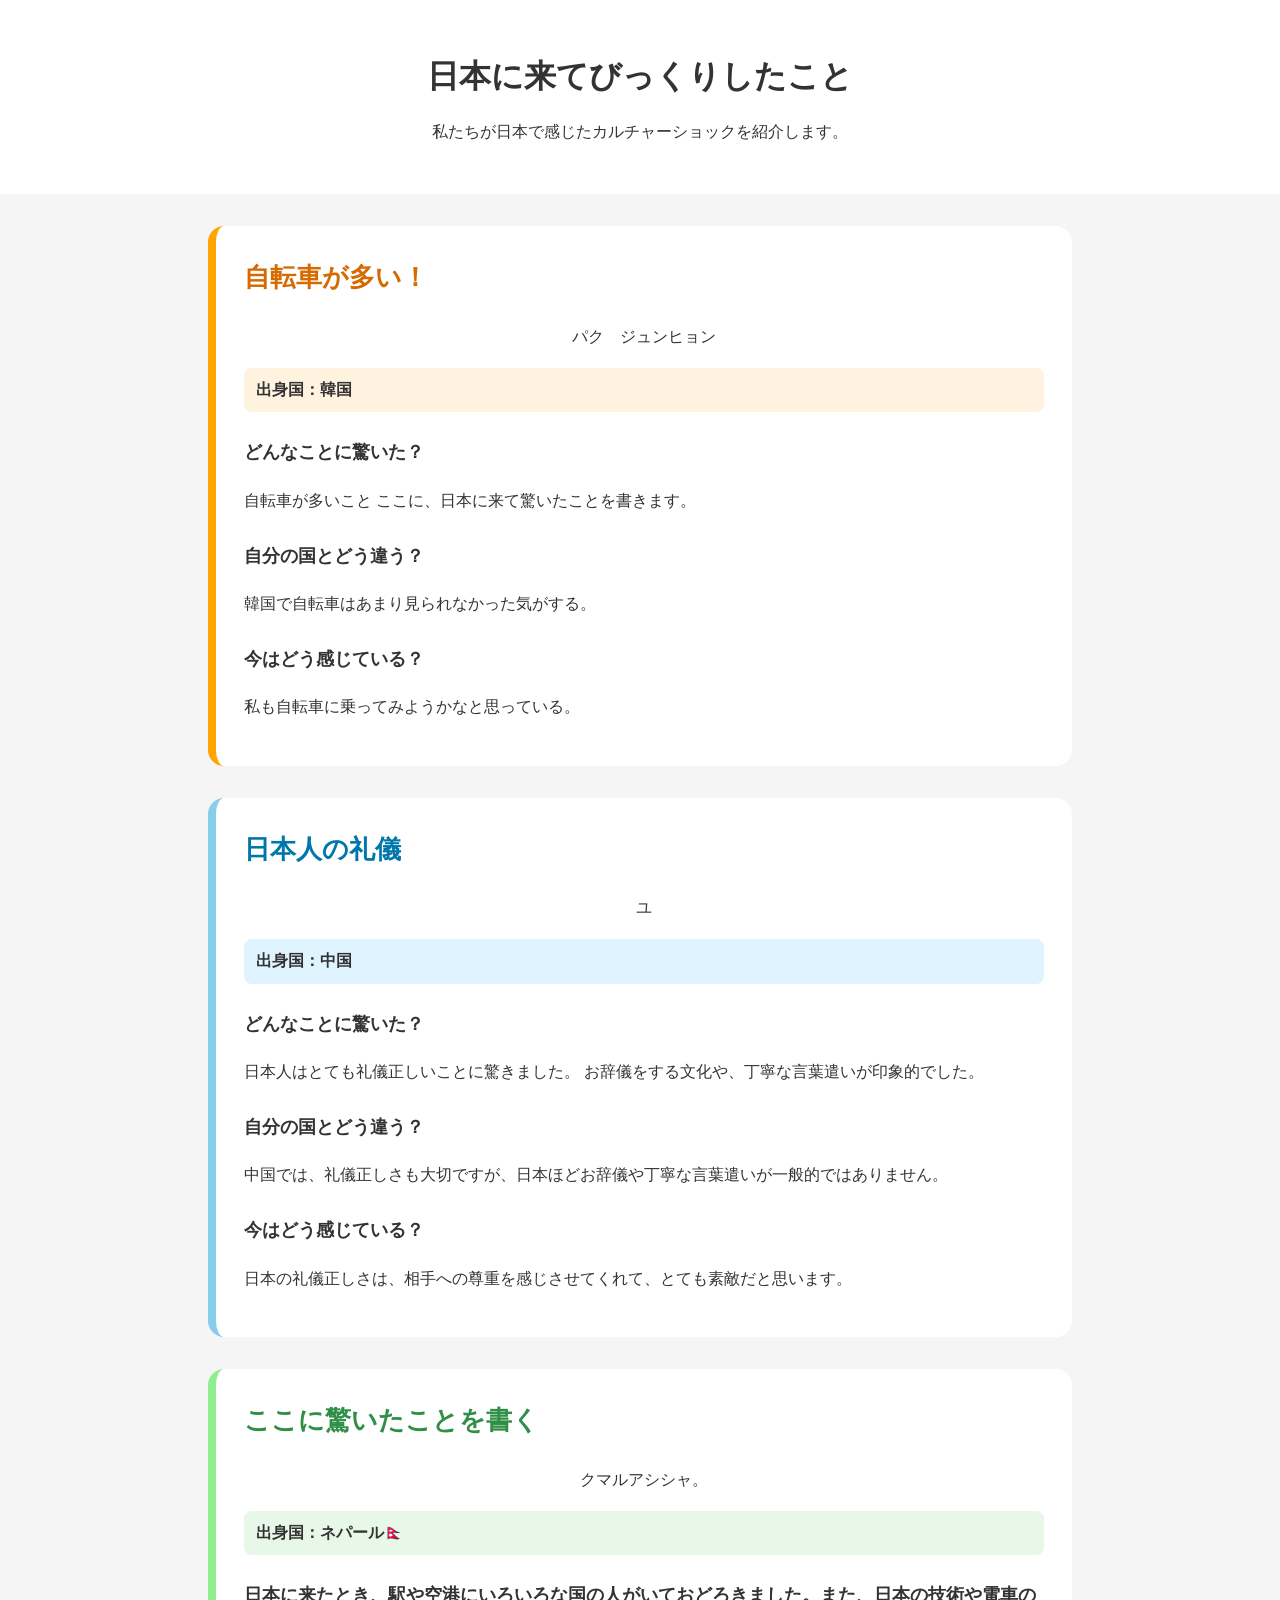
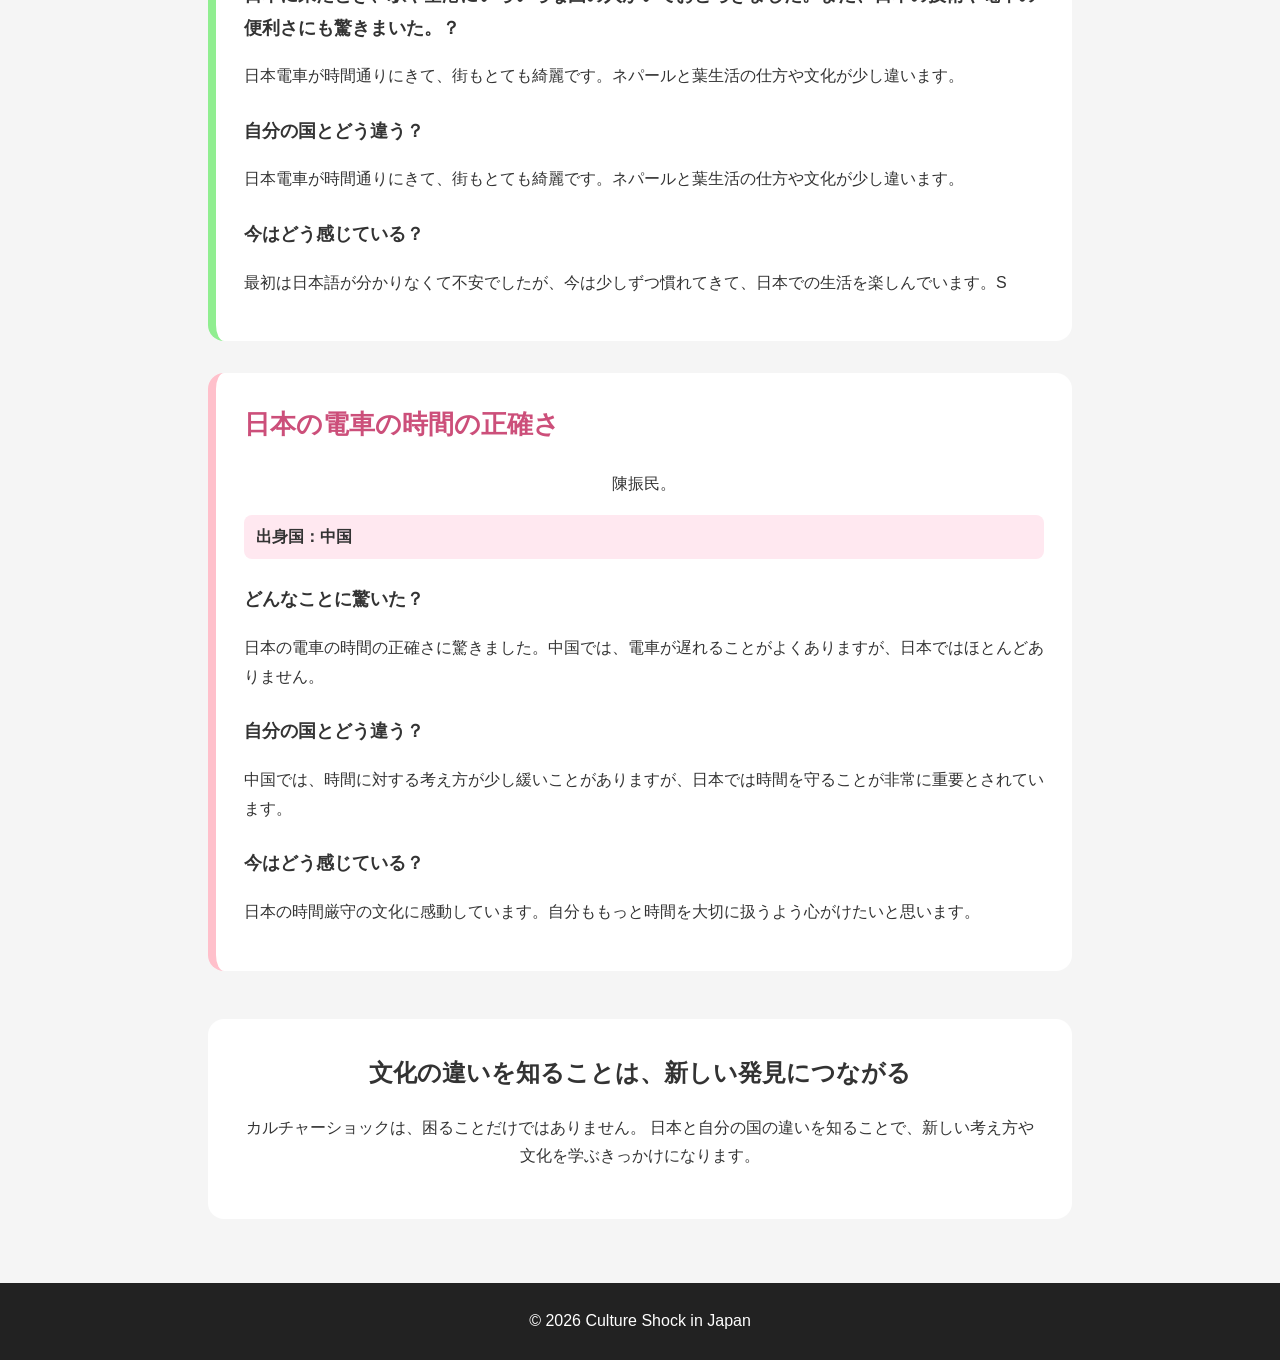
==== culture_shock/index.html @ 778f959e "Merge pull request #15 from aashisha2061/aashisha Aashisha" ====
<!DOCTYPE html>
<html lang="ja">

<head>
  <meta charset="UTF-8">
  <meta name="viewport" content="width=device-width, initial-scale=1.0">
 
  <title>日本に来てびっくりしたこと</title>

  <!-- 共通CSS -->
  <link rel="stylesheet" href="css/common.css">

  <!-- 各メンバー用CSS -->
  <link rel="stylesheet" href="css/st-a.css">
  <link rel="stylesheet" href="css/st-b.css">
  <link rel="stylesheet" href="css/st-c.css">
  <link rel="stylesheet" href="css/st-d.css">
</head>

<body> 
  <header class="site-header">
    <h1>日本に来てびっくりしたこと</h1>
    <p>私たちが日本で感じたカルチャーショックを紹介します。</p>
  </header>
   
  <main> 
    <!-- st-a 担当ここから -->
    <section id="st-a" class="shock-card">
      <h2>自転車が多い！</h2>
      <p class="name">パク　ジュンヒョン</p>
      <p class="country">出身国：韓国</p>

      <div class="shock-content">
        <h3>どんなことに驚いた？</h3>
        <p>自転車が多いこと
          ここに、日本に来て驚いたことを書きます。
        </p>

        <h3>自分の国とどう違う？</h3>
        <p>
          韓国で自転車はあまり見られなかった気がする。
        </p>

        <h3>今はどう感じている？</h3>
        <p>
          私も自転車に乗ってみようかなと思っている。
        </p>
      </div>
    </section>
    <!-- st-a 担当ここまで -->

    <!-- st-b 担当ここから -->
    <section id="st-b" class="shock-card">
      <h2>日本人の礼儀</h2>
      <p class="name">ユ</p>
      <p class="country">出身国：中国</p>

      <div class="shock-content">
        <h3>どんなことに驚いた？</h3>
        <p>
          日本人はとても礼儀正しいことに驚きました。
          お辞儀をする文化や、丁寧な言葉遣いが印象的でした。
        </p>
        <h3>自分の国とどう違う？</h3>
        <p>
          中国では、礼儀正しさも大切ですが、日本ほどお辞儀や丁寧な言葉遣いが一般的ではありません。
        </p>

        <h3>今はどう感じている？</h3>
        <p>
          日本の礼儀正しさは、相手への尊重を感じさせてくれて、とても素敵だと思います。
        </p>
      </div>
    </section>
    <!-- st-b 担当ここまで -->
  
    <!-- st-c 担当ここから -->
    <section id="st-c" class="shock-card">
      <h2>ここに驚いたことを書く</h2>
      <p class="name">クマルアシシャ。</p>
      <p class="country">出身国：ネパール🇳🇵</p>

      <div class="shock-content">
        <h3>日本に来たとき、駅や空港にいろいろな国の人がいておどろきました。また、日本の技術や電車の便利さにも驚きまいた。？</h3>
        <p>
          日本電車が時間通りにきて、街もとても綺麗です。ネパールと葉生活の仕方や文化が少し違います。
        </p>

        <h3>自分の国とどう違う？</h3>
        <p>
          日本電車が時間通りにきて、街もとても綺麗です。ネパールと葉生活の仕方や文化が少し違います。
        </p>

        <h3>今はどう感じている？</h3>
        <p>
          最初は日本語が分かりなくて不安でしたが、今は少しずつ慣れてきて、日本での生活を楽しんでいます。S
        </p>
      </div>
    </section>
    <!-- st-c 担当ここまで -->

    <!-- st-d 担当ここから -->
    <section id="st-d" class="shock-card">
      <h2>日本の電車の時間の正確さ</h2>
      <p class="name">陳振民。</p>
      <p class="country">出身国：中国</p>

      <div class="shock-content">
        <h3>どんなことに驚いた？</h3>
        <p>
          日本の電車の時間の正確さに驚きました。中国では、電車が遅れることがよくありますが、日本ではほとんどありません。
        </p>

        <h3>自分の国とどう違う？</h3>
        <p>
          中国では、時間に対する考え方が少し緩いことがありますが、日本では時間を守ることが非常に重要とされています。
        </p>

        <h3>今はどう感じている？</h3>
        <p>
          日本の時間厳守の文化に感動しています。自分ももっと時間を大切に扱うよう心がけたいと思います。
        </p>
      </div>
    </section>
    <!-- st-d 担当ここまで -->

    <section class="summary">
      <h2>文化の違いを知ることは、新しい発見につながる</h2>
      <p>
        カルチャーショックは、困ることだけではありません。
        日本と自分の国の違いを知ることで、新しい考え方や文化を学ぶきっかけになります。
      </p>
    </section>
  </main>

  <footer class="site-footer">
    <p>&copy; 2026 Culture Shock in Japan</p>
  </footer>
</body>

</html>
---- culture_shock/css/common.css ----
/* ===== 全体設定 ===== */
body {
  margin: 0;
  font-family: sans-serif;
  line-height: 1.8;
  color: #333;
  background: #f5f5f5;
}

/* ===== ヘッダー ===== */
.site-header {
  padding: 48px 20px;
  text-align: center;
  background: #fff;
}

.site-header h1 {
  margin: 0 0 12px;
  font-size: 32px;
}

.site-header p {
  margin: 0;
  font-size: 16px;
}

/* ===== メイン ===== */
main {
  padding: 32px 20px;
}

.name,
.class {
  text-align: center;
}

/* ===== 共通カード ===== */
.shock-card {
  max-width: 800px;
  margin: 0 auto 32px;
  padding: 28px;
  background: #fff;
  border-radius: 16px;
}

.shock-card h2 {
  margin-top: 0;
  font-size: 26px;
}

.country {
  font-weight: bold;
}

.shock-content h3 {
  margin-top: 24px;
  font-size: 18px;
}

/* ===== まとめ ===== */
.summary {
  max-width: 800px;
  margin: 48px auto 32px;
  padding: 32px;
  text-align: center;
  background: #fff;
  border-radius: 16px;
}

.summary h2 {
  margin-top: 0;
}

/* ===== フッター ===== */
.site-footer {
  padding: 24px 20px;
  text-align: center;
  background: #222;
  color: #fff;
}

.site-footer p {
  margin: 0;
}
---- culture_shock/css/st-a.css ----
/* ===== st-a 担当CSS ===== */
/* st-a の人は、このファイルだけ編集します */

#st-a {
  border-left: 8px solid orange;
}

#st-a h2 {
  color: #d46a00;
}

#st-a .country {
  background: #fff3e0;
  padding: 8px 12px;
  border-radius: 8px;
}
---- culture_shock/css/st-b.css ----
/* ===== st-b 担当CSS ===== */
/* st-b の人は、このファイルだけ編集します */

#st-b {
  border-left: 8px solid skyblue;
}

#st-b h2 {
  color: #0077aa;
}

#st-b .country {
  background: #e0f4ff;
  padding: 8px 12px;
  border-radius: 8px;
}
---- culture_shock/css/st-c.css ----
/* ===== st-c 担当CSS ===== */
/* st-c の人は、このファイルだけ編集します */

#st-c {
  border-left: 8px solid lightgreen;
}

#st-c h2 {
  color: #2f8f46;
}

#st-c .country {
  background: #e8f8e8;
  padding: 8px 12px;
  border-radius: 8px;
}
---- culture_shock/css/st-d.css ----
/* ===== st-d 担当CSS ===== */
/* st-d の人は、このファイルだけ編集します */

#st-d {
  border-left: 8px solid pink;
}

#st-d h2 {
  color: #cc4f7a;
}

#st-d .country {
  background: #ffe8f0;
  padding: 8px 12px;
  border-radius: 8px;
}
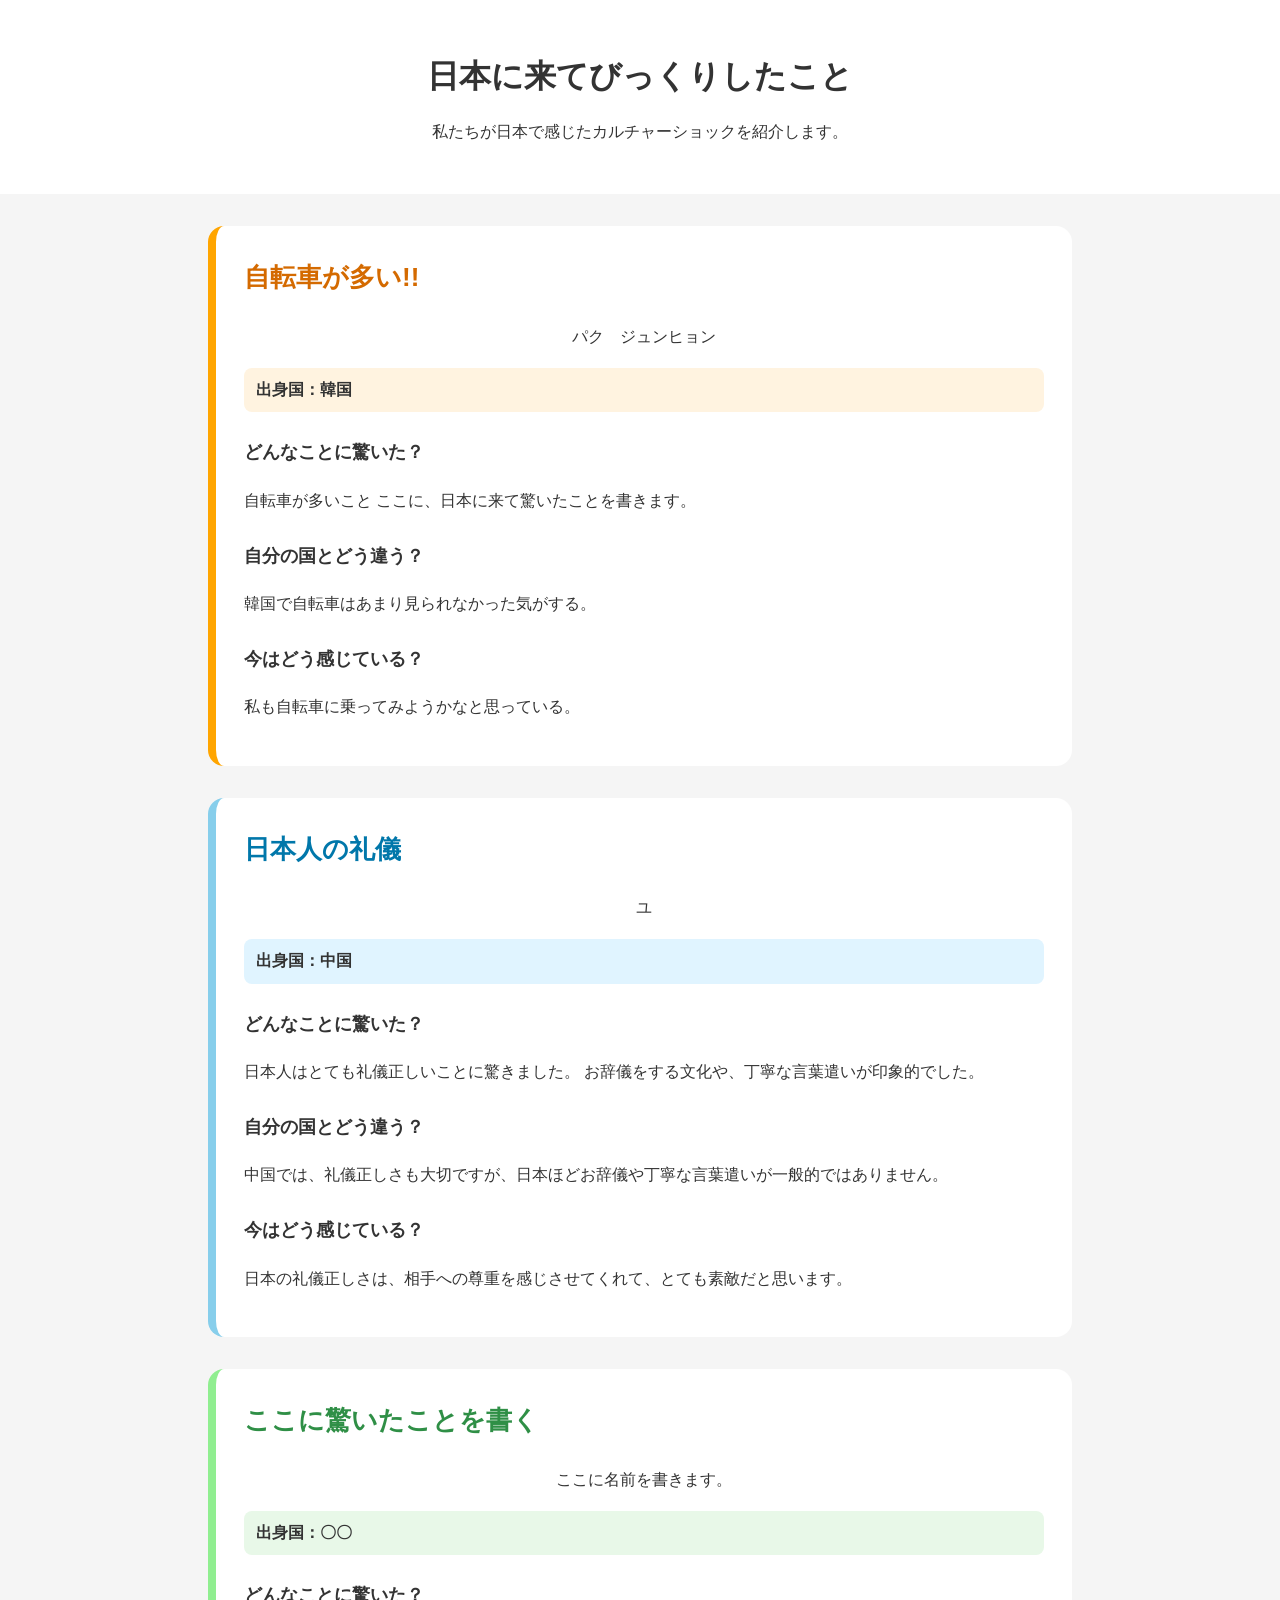
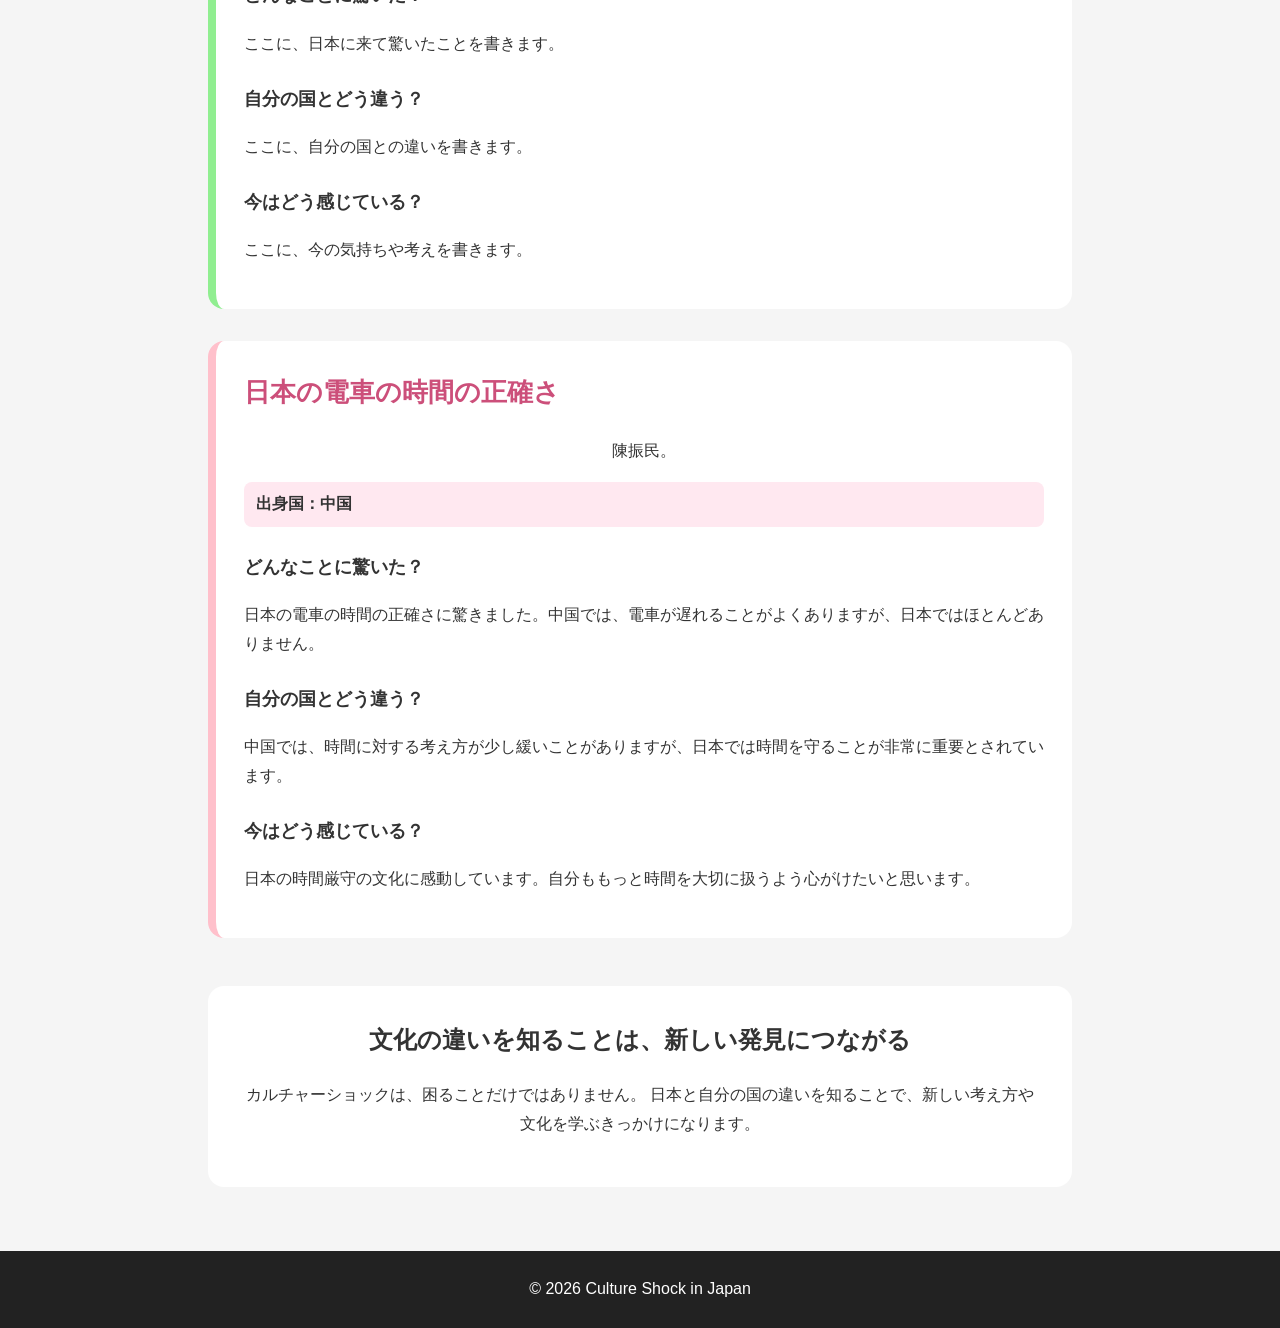
==== commit edf34c25: "!!" ====
--- a/culture_shock/index.html
+++ b/culture_shock/index.html
@@ -24,9 +24,9 @@
   </header>
    
   <main> 
-    <!-- st-a 担当ここから -->
+    <!-- st-a 担当ここから --> 
     <section id="st-a" class="shock-card">
-      <h2>自転車が多い！</h2>
+      <h2>自転車が多い!!</h2>
       <p class="name">パク　ジュンヒョン</p>
       <p class="country">出身国：韓国</p>
 
@@ -61,6 +61,7 @@
           日本人はとても礼儀正しいことに驚きました。
           お辞儀をする文化や、丁寧な言葉遣いが印象的でした。
         </p>
+
         <h3>自分の国とどう違う？</h3>
         <p>
           中国では、礼儀正しさも大切ですが、日本ほどお辞儀や丁寧な言葉遣いが一般的ではありません。
@@ -77,23 +78,23 @@
     <!-- st-c 担当ここから -->
     <section id="st-c" class="shock-card">
       <h2>ここに驚いたことを書く</h2>
-      <p class="name">クマルアシシャ。</p>
-      <p class="country">出身国：ネパール🇳🇵</p>
+      <p class="name">ここに名前を書きます。</p>
+      <p class="country">出身国：〇〇</p>
 
       <div class="shock-content">
-        <h3>日本に来たとき、駅や空港にいろいろな国の人がいておどろきました。また、日本の技術や電車の便利さにも驚きまいた。？</h3>
+        <h3>どんなことに驚いた？</h3>
         <p>
-          日本電車が時間通りにきて、街もとても綺麗です。ネパールと葉生活の仕方や文化が少し違います。
+          ここに、日本に来て驚いたことを書きます。
         </p>
 
         <h3>自分の国とどう違う？</h3>
         <p>
-          日本電車が時間通りにきて、街もとても綺麗です。ネパールと葉生活の仕方や文化が少し違います。
+          ここに、自分の国との違いを書きます。
         </p>
 
         <h3>今はどう感じている？</h3>
         <p>
-          最初は日本語が分かりなくて不安でしたが、今は少しずつ慣れてきて、日本での生活を楽しんでいます。S
+          ここに、今の気持ちや考えを書きます。
         </p>
       </div>
     </section>
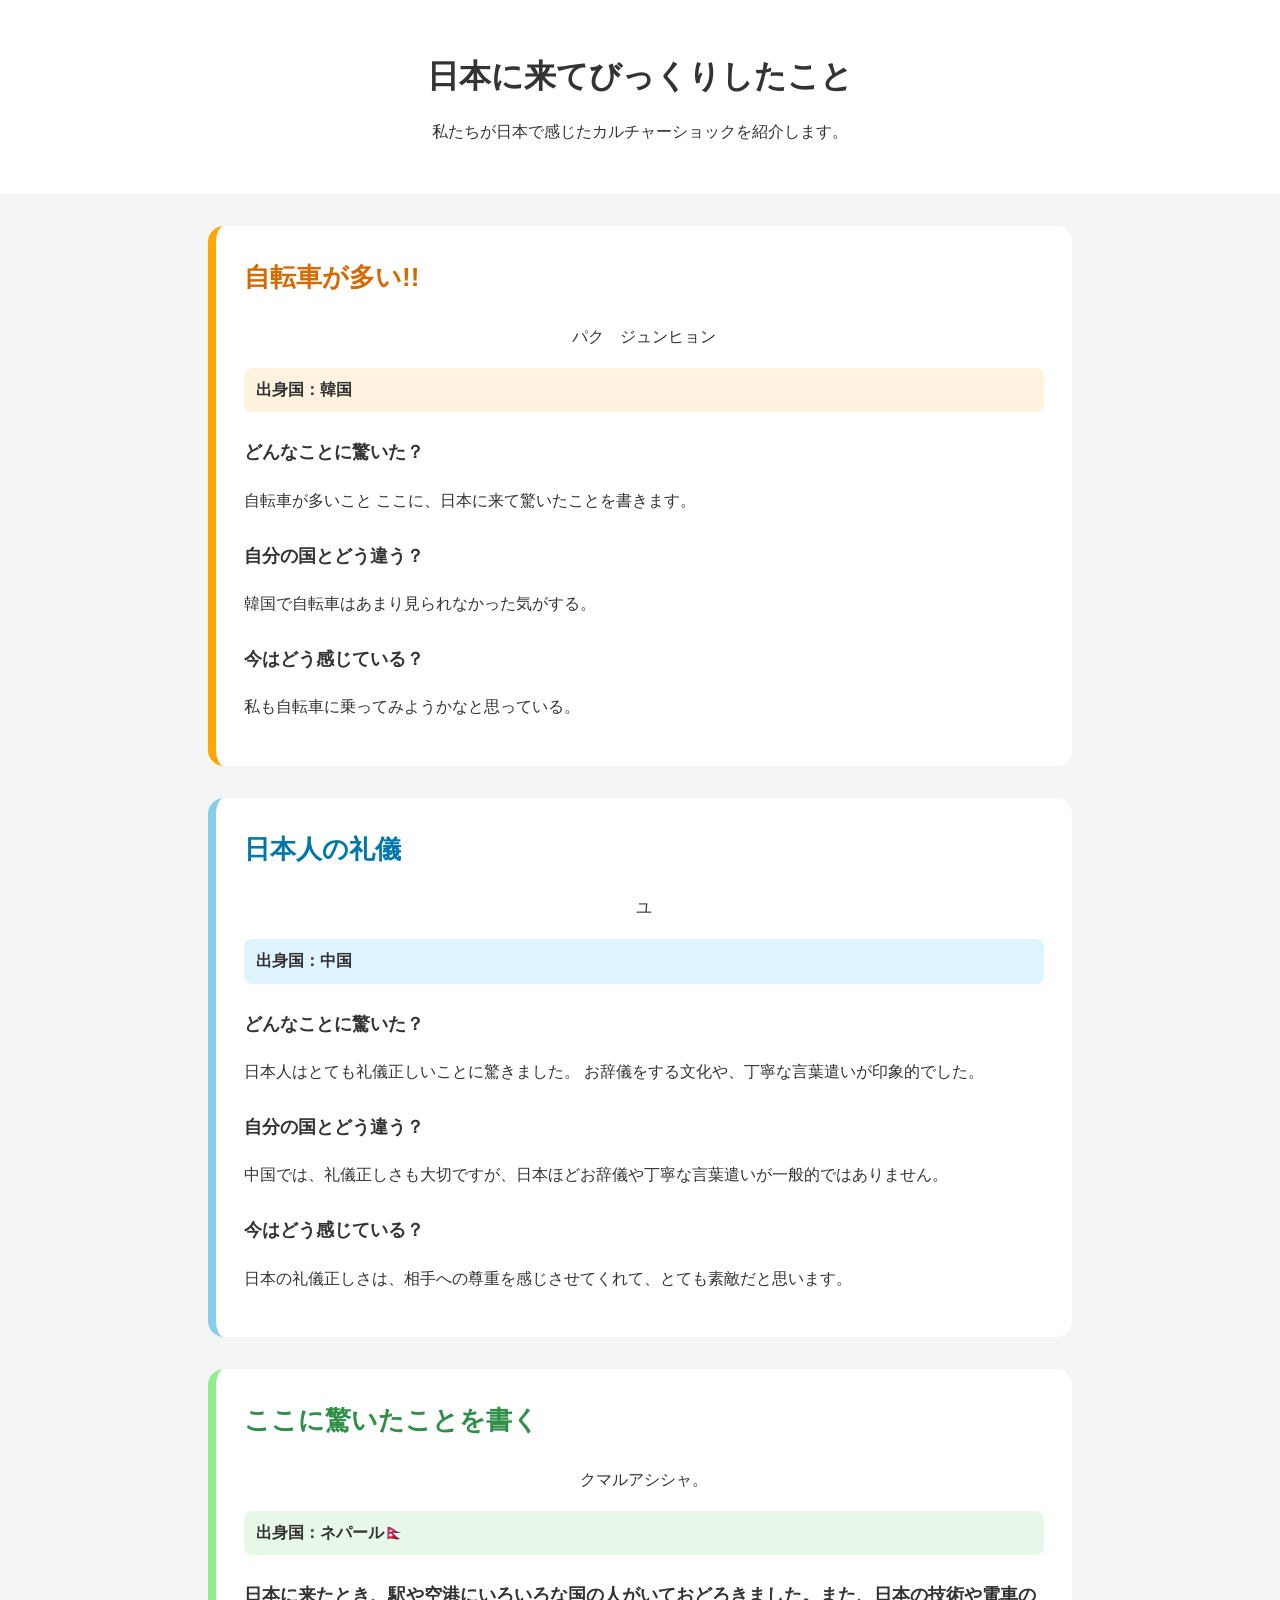
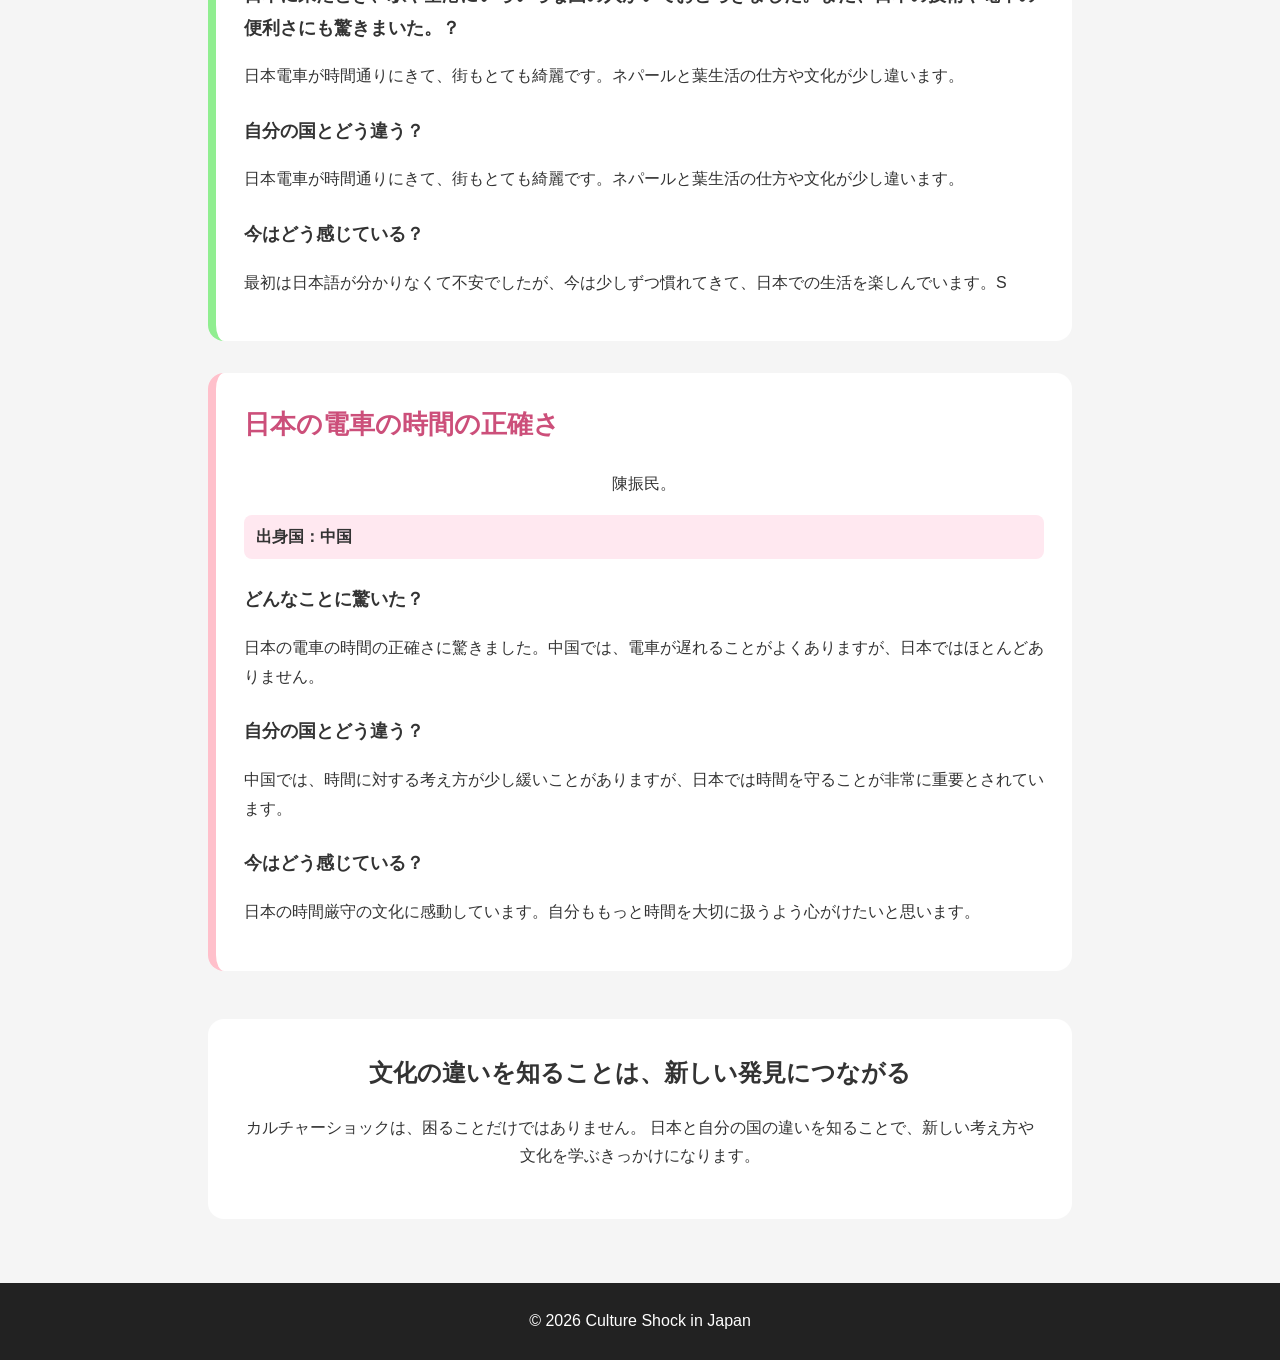
==== commit b733fd87: "Merge pull request #17 from aashisha2061/パク1 パク1" ====
--- a/culture_shock/index.html
+++ b/culture_shock/index.html
@@ -61,7 +61,6 @@
           日本人はとても礼儀正しいことに驚きました。
           お辞儀をする文化や、丁寧な言葉遣いが印象的でした。
         </p>
-
         <h3>自分の国とどう違う？</h3>
         <p>
           中国では、礼儀正しさも大切ですが、日本ほどお辞儀や丁寧な言葉遣いが一般的ではありません。
@@ -78,23 +77,23 @@
     <!-- st-c 担当ここから -->
     <section id="st-c" class="shock-card">
       <h2>ここに驚いたことを書く</h2>
-      <p class="name">ここに名前を書きます。</p>
-      <p class="country">出身国：〇〇</p>
+      <p class="name">クマルアシシャ。</p>
+      <p class="country">出身国：ネパール🇳🇵</p>
 
       <div class="shock-content">
-        <h3>どんなことに驚いた？</h3>
+        <h3>日本に来たとき、駅や空港にいろいろな国の人がいておどろきました。また、日本の技術や電車の便利さにも驚きまいた。？</h3>
         <p>
-          ここに、日本に来て驚いたことを書きます。
+          日本電車が時間通りにきて、街もとても綺麗です。ネパールと葉生活の仕方や文化が少し違います。
         </p>
 
         <h3>自分の国とどう違う？</h3>
         <p>
-          ここに、自分の国との違いを書きます。
+          日本電車が時間通りにきて、街もとても綺麗です。ネパールと葉生活の仕方や文化が少し違います。
         </p>
 
         <h3>今はどう感じている？</h3>
         <p>
-          ここに、今の気持ちや考えを書きます。
+          最初は日本語が分かりなくて不安でしたが、今は少しずつ慣れてきて、日本での生活を楽しんでいます。S
         </p>
       </div>
     </section>
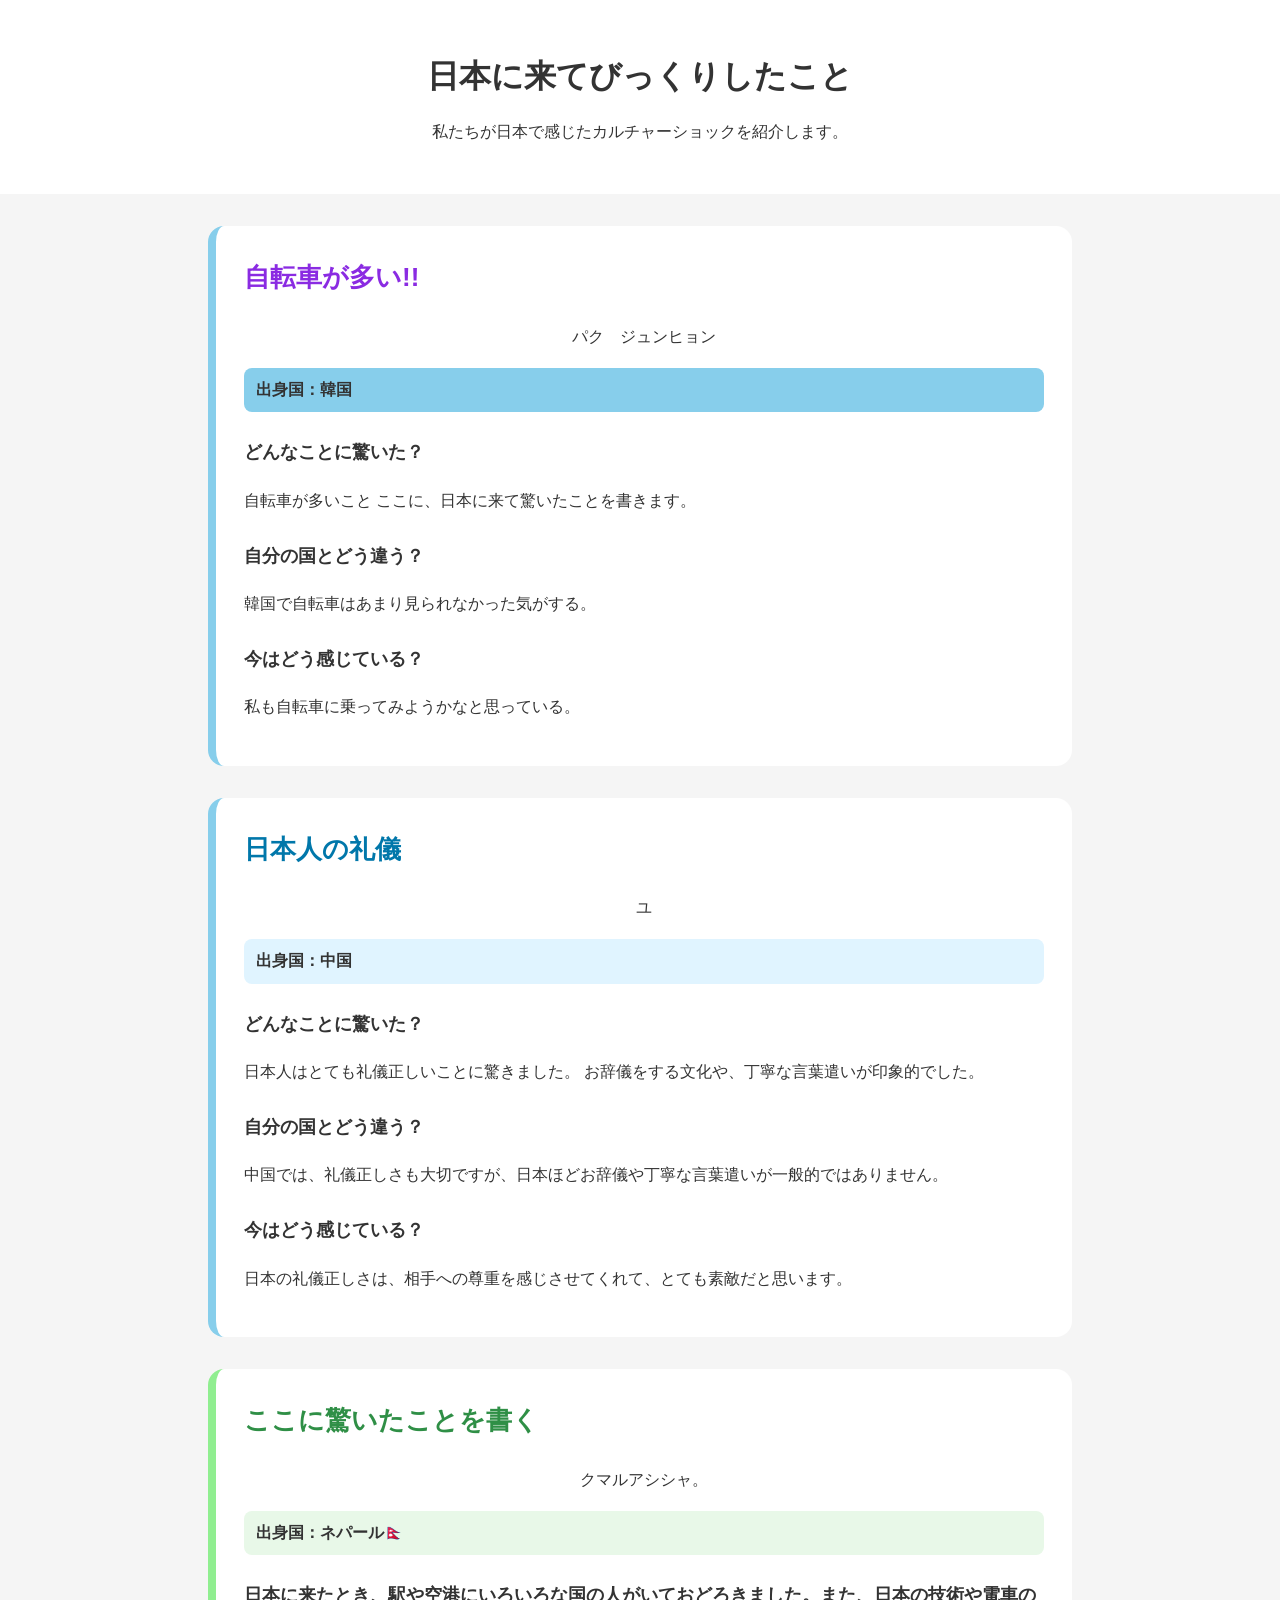
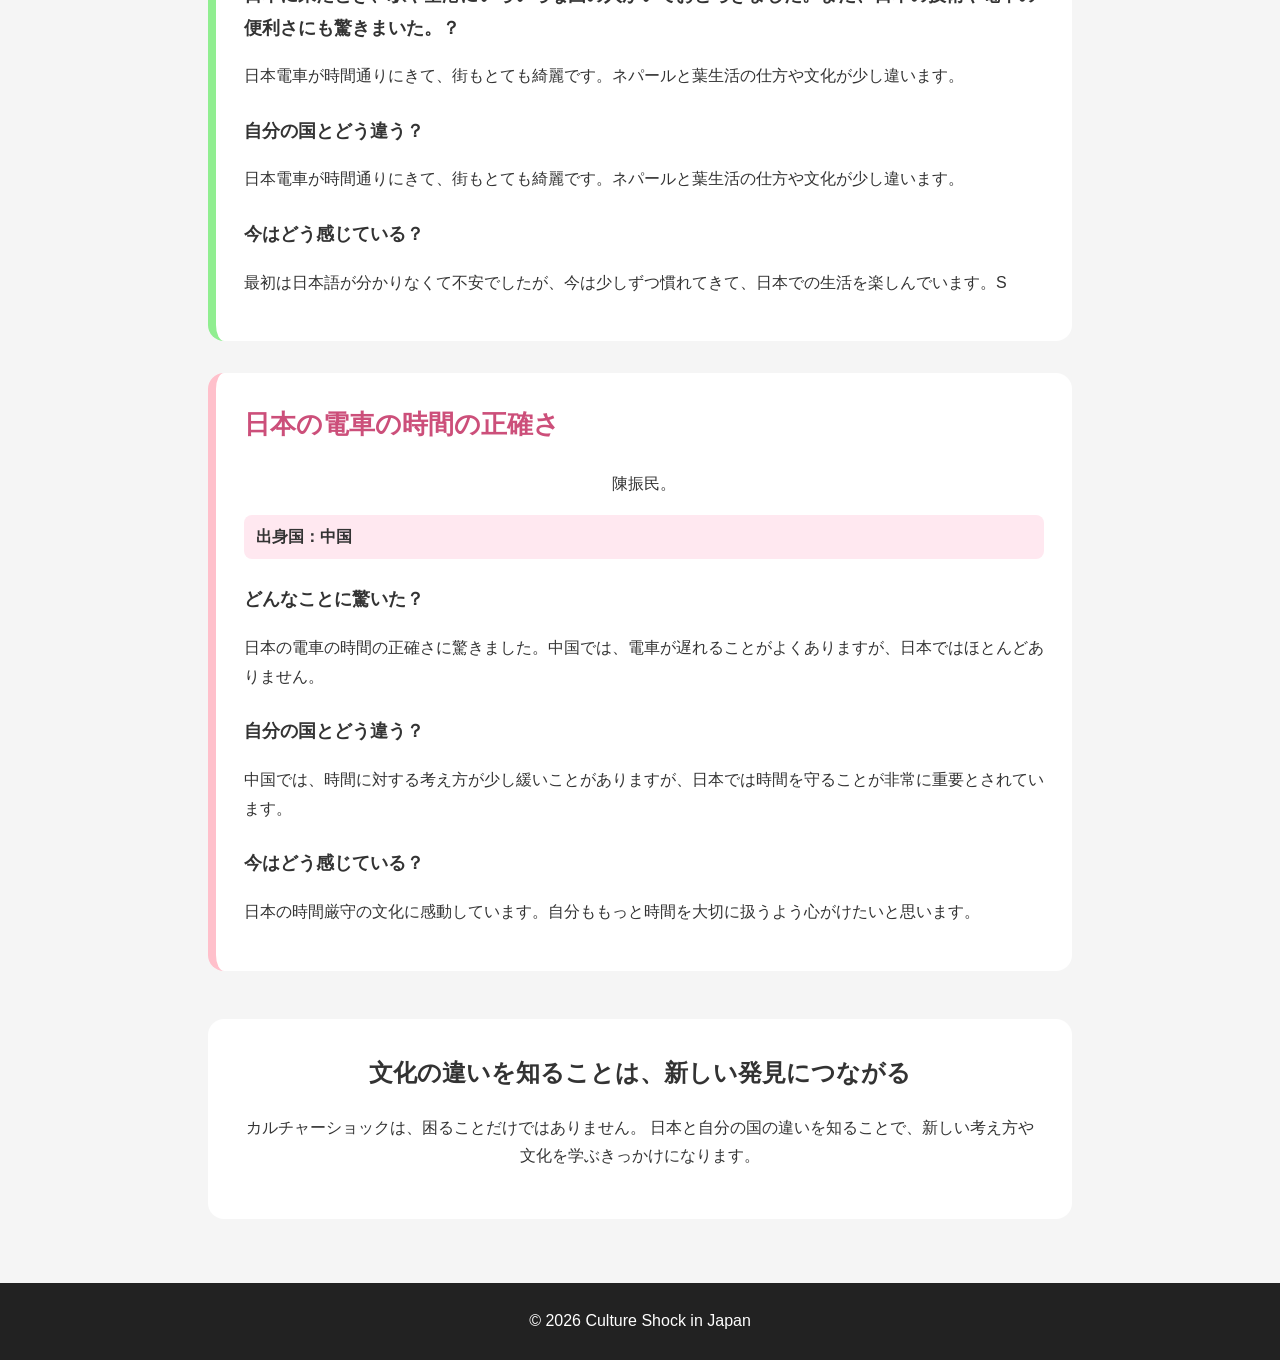
==== commit eef98eeb: "Merge branch 'main' into Yu" ====
--- a/culture_shock/index.html
+++ b/culture_shock/index.html
@@ -70,7 +70,7 @@
         <p>
           日本の礼儀正しさは、相手への尊重を感じさせてくれて、とても素敵だと思います。
         </p>
-      </div>
+      </div> 
     </section>
     <!-- st-b 担当ここまで -->
   
--- a/culture_shock/css/st-a.css
+++ b/culture_shock/css/st-a.css
@@ -2,15 +2,16 @@
 /* st-a の人は、このファイルだけ編集します */
 
 #st-a {
-  border-left: 8px solid orange;
+  border-left: 8px solid skyblue;
 }
 
 #st-a h2 {
-  color: #d46a00;
+  color:blueviolet;
 }
 
 #st-a .country {
-  background: #fff3e0;
+  background: skyblue;
   padding: 8px 12px;
   border-radius: 8px;
 }
+
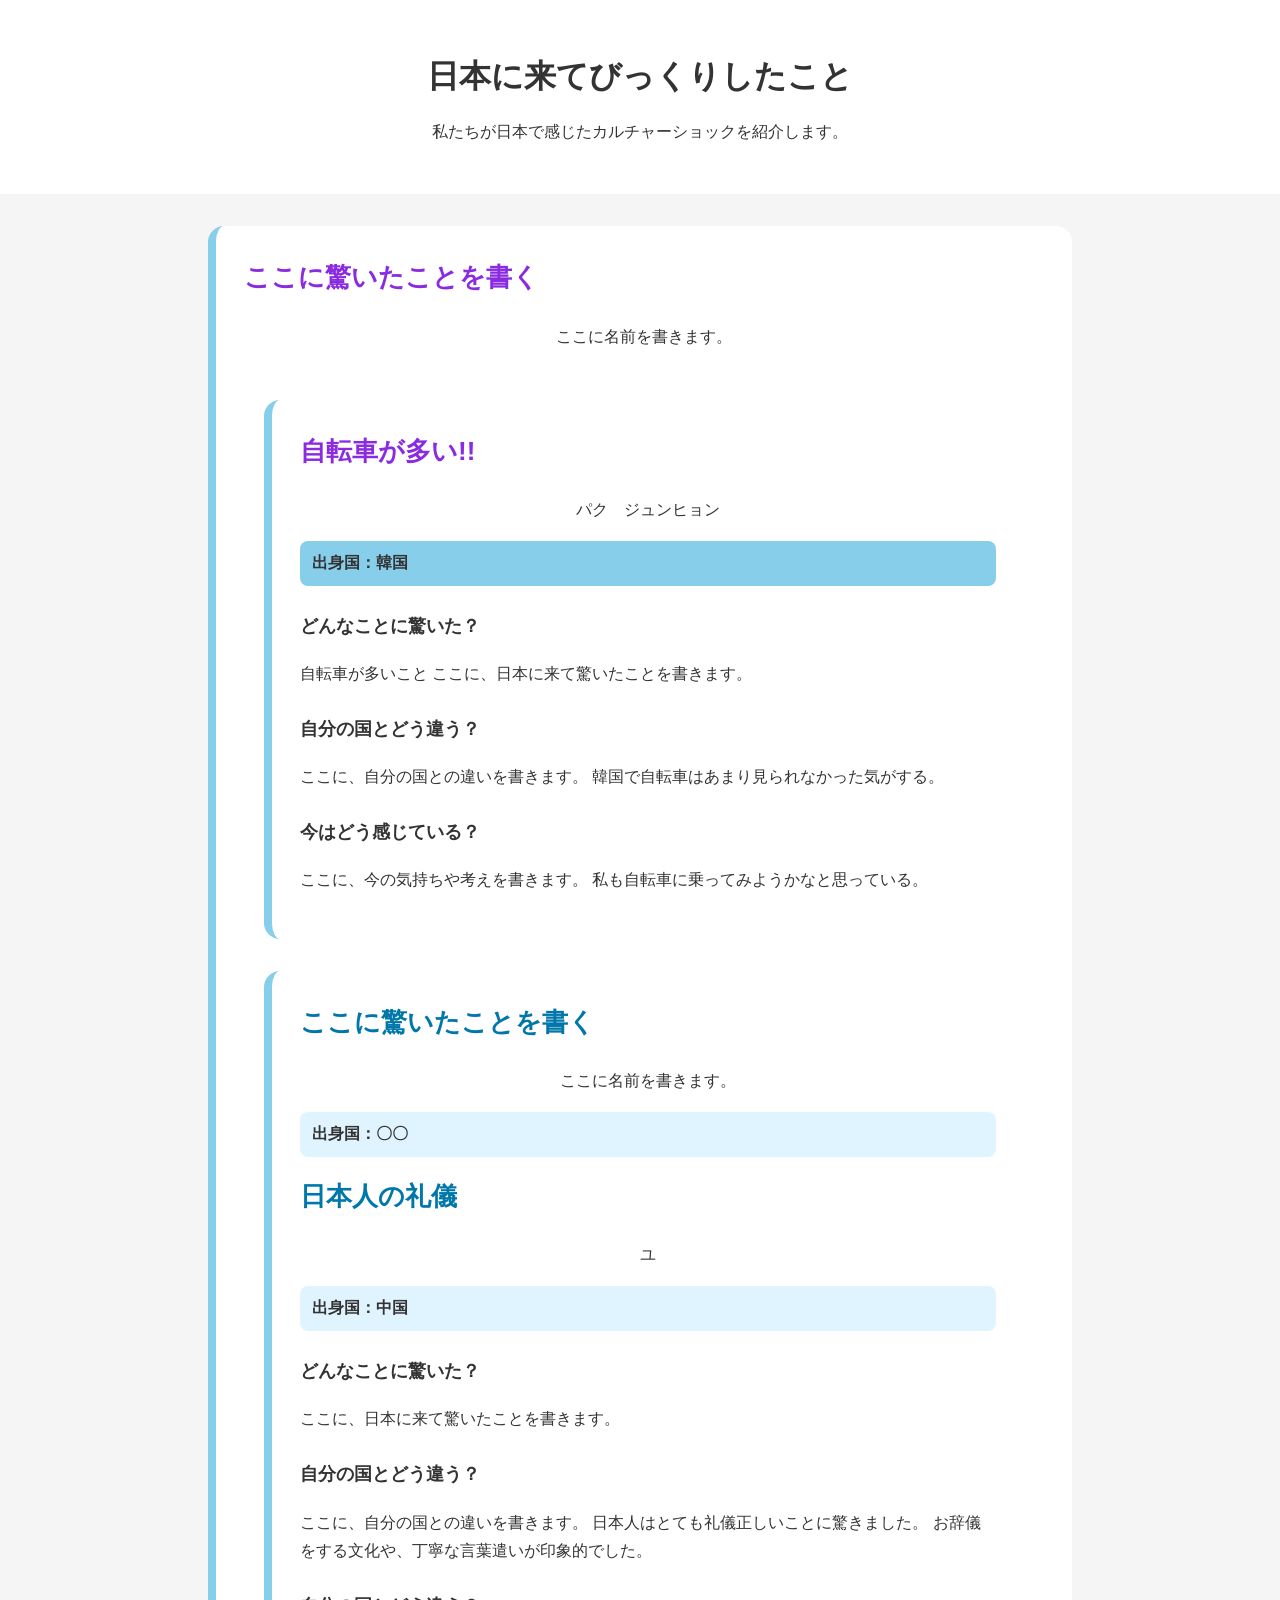
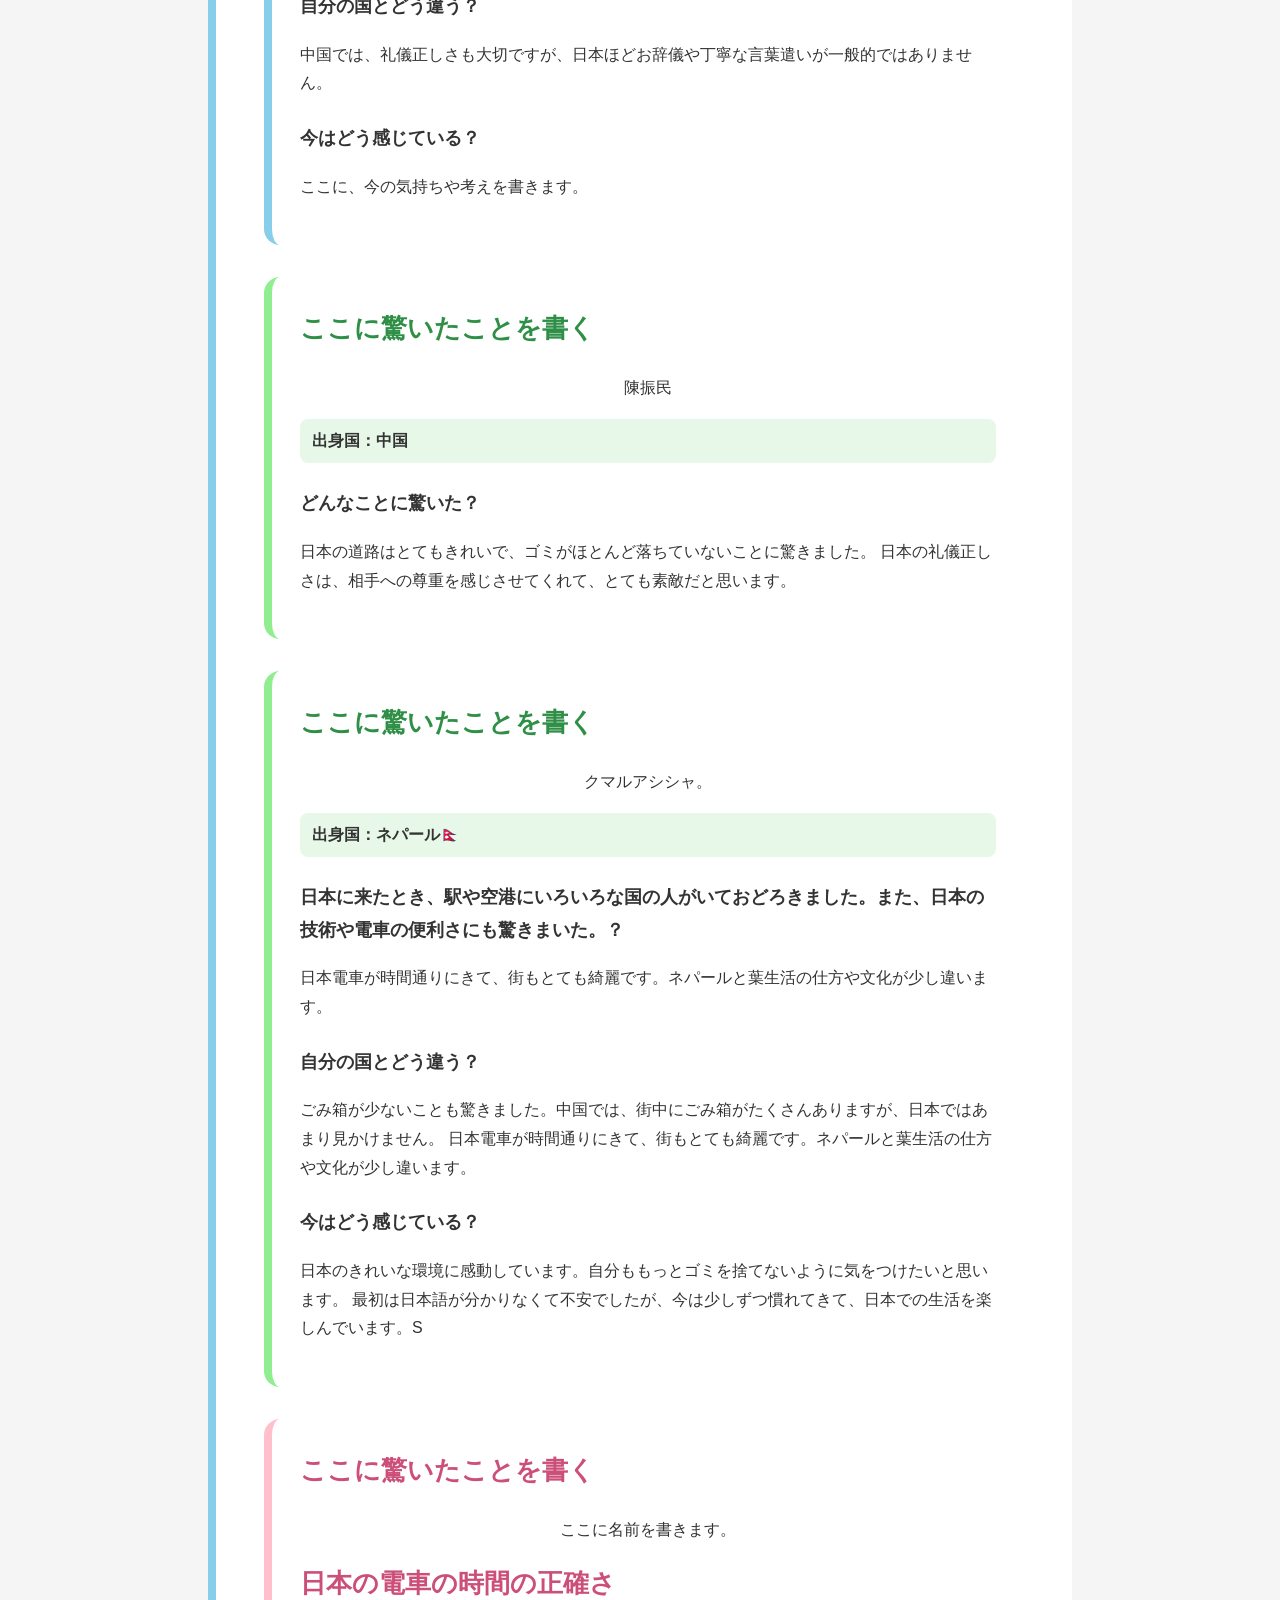
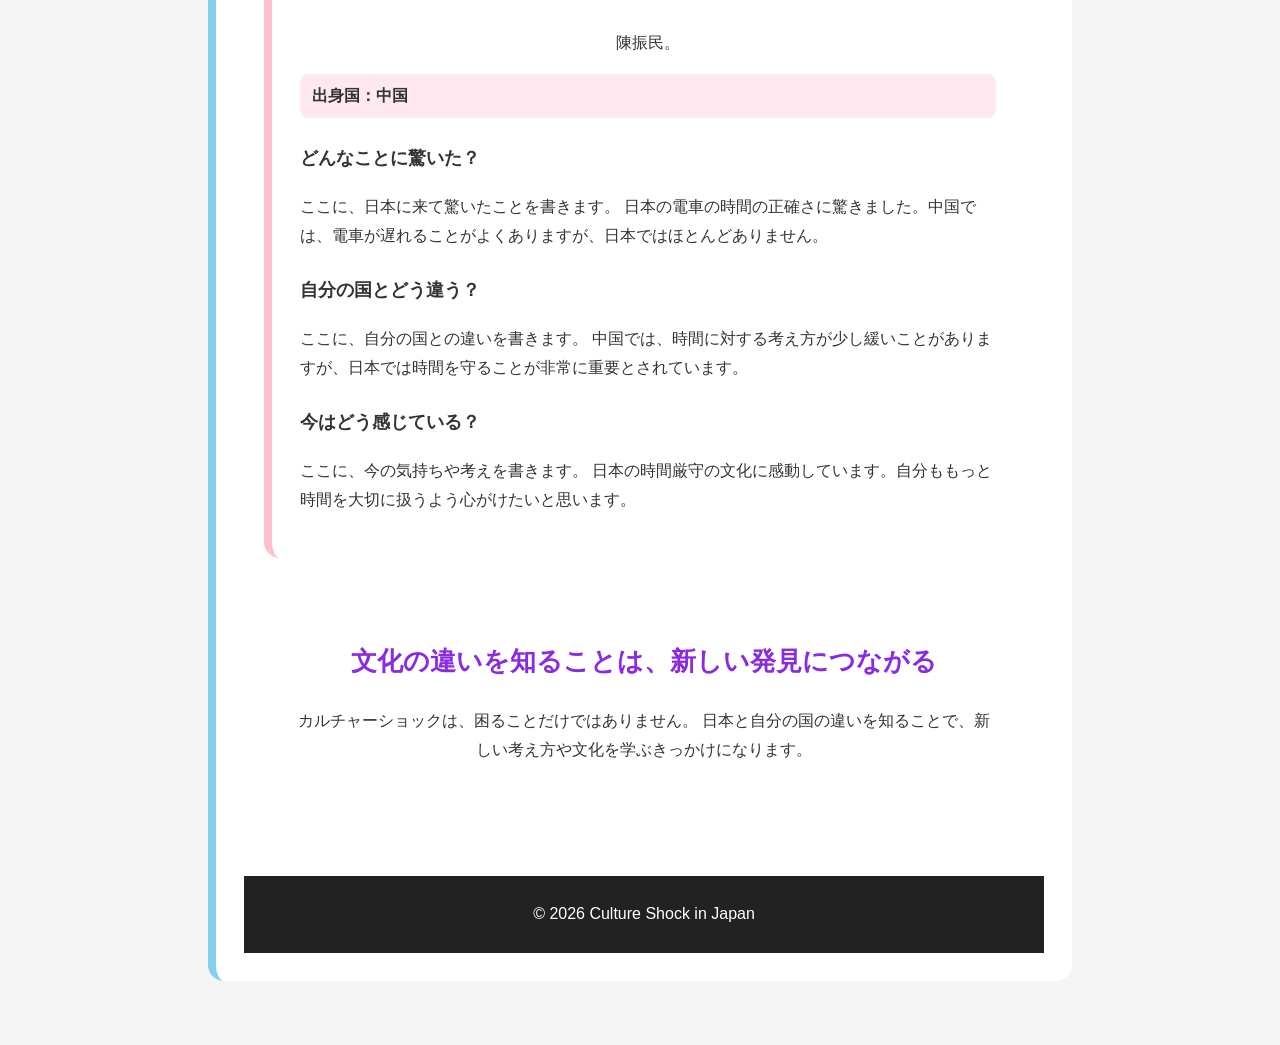
==== commit 402a29cb: "Merge branch 'main' into CHENZHENMIN" ====
--- a/culture_shock/index.html
+++ b/culture_shock/index.html
@@ -4,6 +4,7 @@
 <head>
   <meta charset="UTF-8">
   <meta name="viewport" content="width=device-width, initial-scale=1.0">
+
  
   <title>日本に来てびっくりしたこと</title>
 
@@ -17,11 +18,18 @@
   <link rel="stylesheet" href="css/st-d.css">
 </head>
 
+<body>
 <body> 
   <header class="site-header">
     <h1>日本に来てびっくりしたこと</h1>
     <p>私たちが日本で感じたカルチャーショックを紹介します。</p>
   </header>
+
+  <main>
+    <!-- st-a 担当ここから -->
+    <section id="st-a" class="shock-card">
+      <h2>ここに驚いたことを書く</h2>
+      <p class="name">ここに名前を書きます。</p>
    
   <main> 
     <!-- st-a 担当ここから --> 
@@ -32,17 +40,20 @@
 
       <div class="shock-content">
         <h3>どんなことに驚いた？</h3>
+        <p>
         <p>自転車が多いこと
           ここに、日本に来て驚いたことを書きます。
         </p>
 
         <h3>自分の国とどう違う？</h3>
         <p>
+          ここに、自分の国との違いを書きます。
           韓国で自転車はあまり見られなかった気がする。
         </p>
 
         <h3>今はどう感じている？</h3>
         <p>
+          ここに、今の気持ちや考えを書きます。
           私も自転車に乗ってみようかなと思っている。
         </p>
       </div>
@@ -51,6 +62,9 @@
 
     <!-- st-b 担当ここから -->
     <section id="st-b" class="shock-card">
+      <h2>ここに驚いたことを書く</h2>
+      <p class="name">ここに名前を書きます。</p>
+      <p class="country">出身国：〇〇</p>
       <h2>日本人の礼儀</h2>
       <p class="name">ユ</p>
       <p class="country">出身国：中国</p>
@@ -58,6 +72,12 @@
       <div class="shock-content">
         <h3>どんなことに驚いた？</h3>
         <p>
+          ここに、日本に来て驚いたことを書きます。
+        </p>
+
+        <h3>自分の国とどう違う？</h3>
+        <p>
+          ここに、自分の国との違いを書きます。
           日本人はとても礼儀正しいことに驚きました。
           お辞儀をする文化や、丁寧な言葉遣いが印象的でした。
         </p>
@@ -68,6 +88,22 @@
 
         <h3>今はどう感じている？</h3>
         <p>
+          ここに、今の気持ちや考えを書きます。
+        </p>
+      </div>
+    </section>
+    <!-- st-b 担当ここまで -->
+
+    <!-- st-c 担当ここから -->
+    <section id="st-c" class="shock-card">
+      <h2>ここに驚いたことを書く</h2>
+      <p class="name">陳振民</p>
+      <p class="country">出身国：中国</p>
+
+      <div class="shock-content">
+        <h3>どんなことに驚いた？</h3>
+        <p>
+          日本の道路はとてもきれいで、ゴミがほとんど落ちていないことに驚きました。
           日本の礼儀正しさは、相手への尊重を感じさせてくれて、とても素敵だと思います。
         </p>
       </div> 
@@ -88,11 +124,13 @@
 
         <h3>自分の国とどう違う？</h3>
         <p>
+          ごみ箱が少ないことも驚きました。中国では、街中にごみ箱がたくさんありますが、日本ではあまり見かけません。
           日本電車が時間通りにきて、街もとても綺麗です。ネパールと葉生活の仕方や文化が少し違います。
         </p>
 
         <h3>今はどう感じている？</h3>
         <p>
+          日本のきれいな環境に感動しています。自分ももっとゴミを捨てないように気をつけたいと思います。
           最初は日本語が分かりなくて不安でしたが、今は少しずつ慣れてきて、日本での生活を楽しんでいます。S
         </p>
       </div>
@@ -101,6 +139,8 @@
 
     <!-- st-d 担当ここから -->
     <section id="st-d" class="shock-card">
+      <h2>ここに驚いたことを書く</h2>
+      <p class="name">ここに名前を書きます。</p>
       <h2>日本の電車の時間の正確さ</h2>
       <p class="name">陳振民。</p>
       <p class="country">出身国：中国</p>
@@ -108,16 +148,19 @@
       <div class="shock-content">
         <h3>どんなことに驚いた？</h3>
         <p>
+          ここに、日本に来て驚いたことを書きます。
           日本の電車の時間の正確さに驚きました。中国では、電車が遅れることがよくありますが、日本ではほとんどありません。
         </p>
 
         <h3>自分の国とどう違う？</h3>
         <p>
+          ここに、自分の国との違いを書きます。
           中国では、時間に対する考え方が少し緩いことがありますが、日本では時間を守ることが非常に重要とされています。
         </p>
 
         <h3>今はどう感じている？</h3>
         <p>
+          ここに、今の気持ちや考えを書きます。
           日本の時間厳守の文化に感動しています。自分ももっと時間を大切に扱うよう心がけたいと思います。
         </p>
       </div>
@@ -139,3 +182,4 @@
 </body>
 
 </html>
+</html>
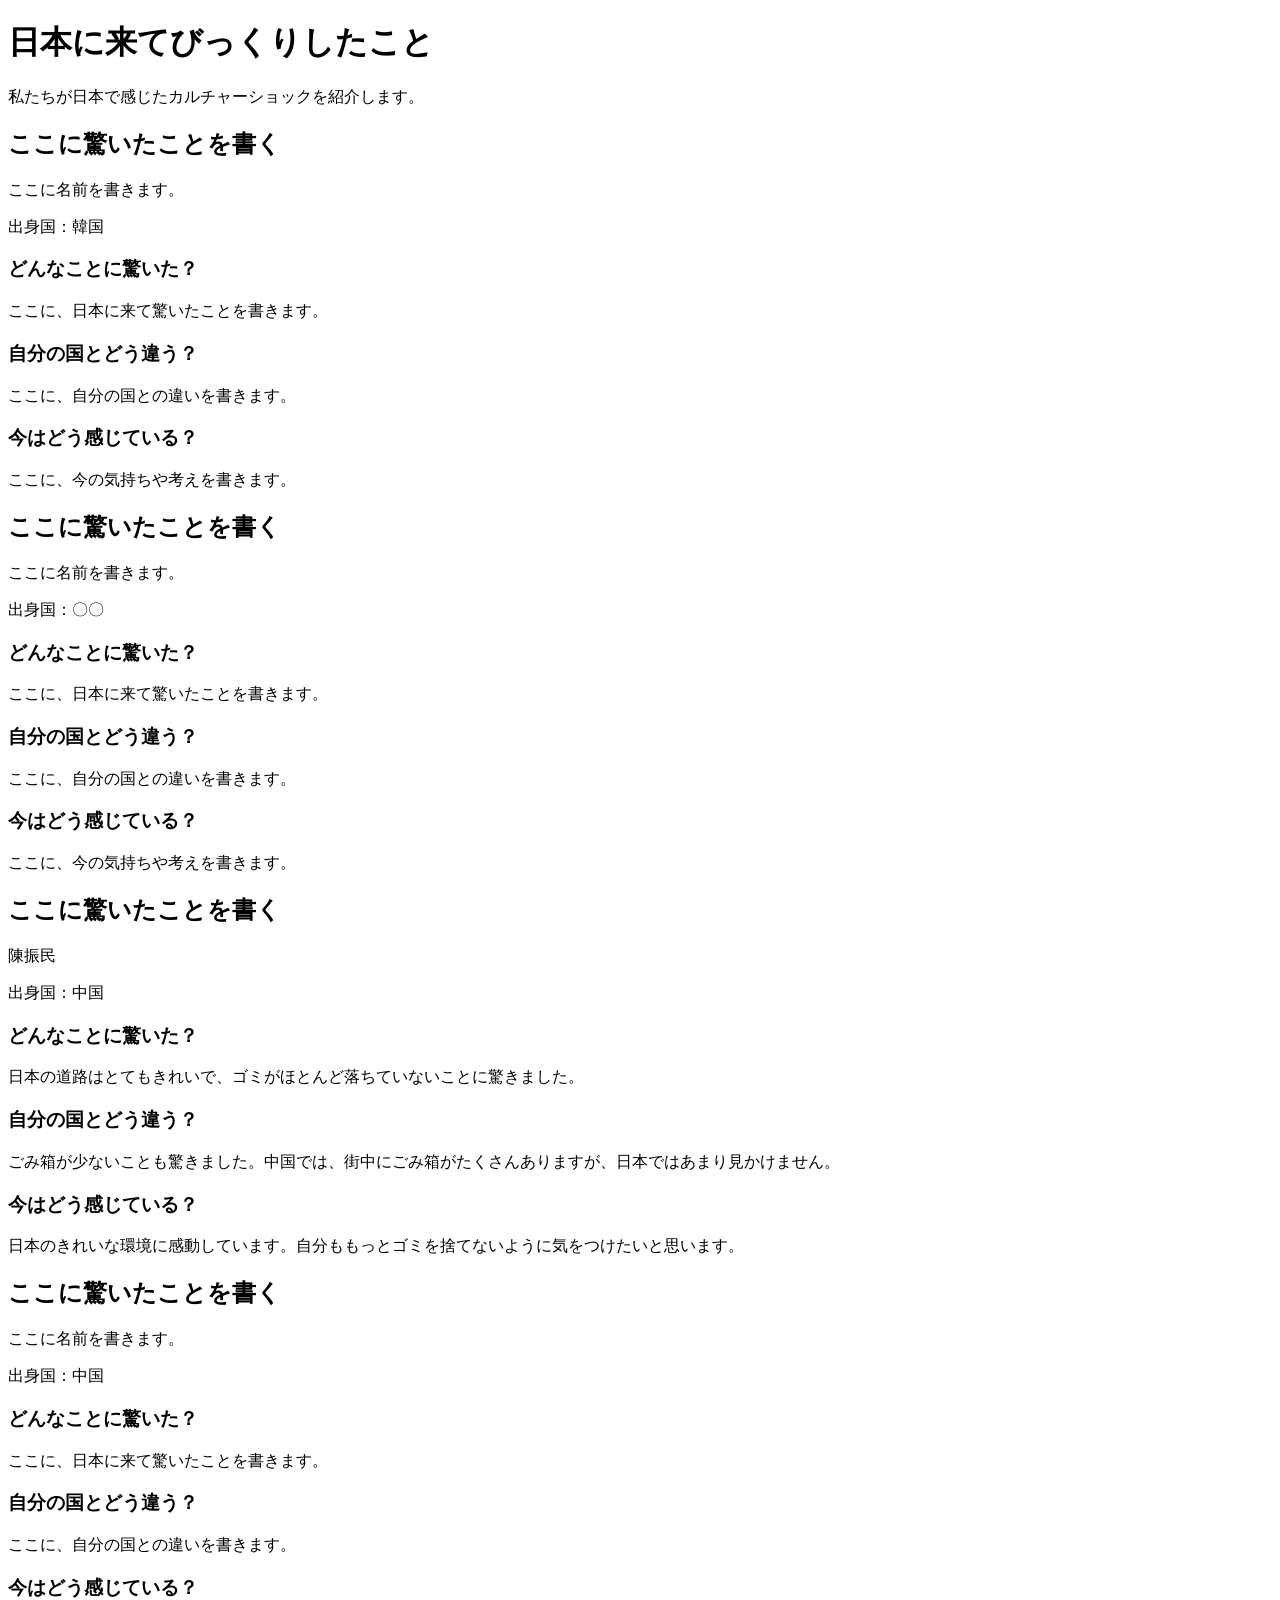
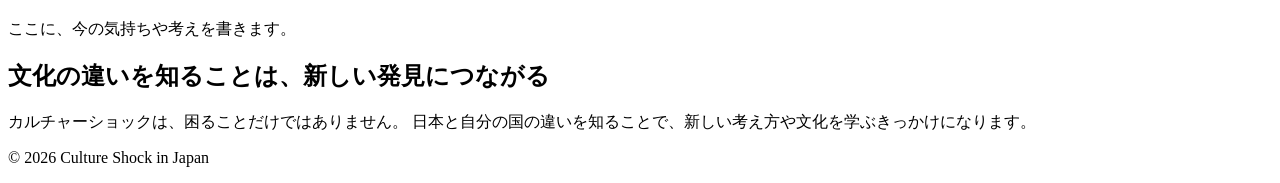
==== commit 55bb3ad9: "Merge pull request #21 from aashisha2061/CHENZHENMIN Chenzhenmin" ====
--- a/culture_shock/index.html
+++ b/culture_shock/index.html
@@ -5,7 +5,6 @@
   <meta charset="UTF-8">
   <meta name="viewport" content="width=device-width, initial-scale=1.0">
 
- 
   <title>日本に来てびっくりしたこと</title>
 
   <!-- 共通CSS -->
@@ -19,7 +18,6 @@
 </head>
 
 <body>
-<body> 
   <header class="site-header">
     <h1>日本に来てびっくりしたこと</h1>
     <p>私たちが日本で感じたカルチャーショックを紹介します。</p>
@@ -30,31 +28,22 @@
     <section id="st-a" class="shock-card">
       <h2>ここに驚いたことを書く</h2>
       <p class="name">ここに名前を書きます。</p>
-   
-  <main> 
-    <!-- st-a 担当ここから --> 
-    <section id="st-a" class="shock-card">
-      <h2>自転車が多い!!</h2>
-      <p class="name">パク　ジュンヒョン</p>
       <p class="country">出身国：韓国</p>
 
       <div class="shock-content">
         <h3>どんなことに驚いた？</h3>
         <p>
-        <p>自転車が多いこと
           ここに、日本に来て驚いたことを書きます。
         </p>
 
         <h3>自分の国とどう違う？</h3>
         <p>
           ここに、自分の国との違いを書きます。
-          韓国で自転車はあまり見られなかった気がする。
         </p>
 
         <h3>今はどう感じている？</h3>
         <p>
           ここに、今の気持ちや考えを書きます。
-          私も自転車に乗ってみようかなと思っている。
         </p>
       </div>
     </section>
@@ -65,9 +54,6 @@
       <h2>ここに驚いたことを書く</h2>
       <p class="name">ここに名前を書きます。</p>
       <p class="country">出身国：〇〇</p>
-      <h2>日本人の礼儀</h2>
-      <p class="name">ユ</p>
-      <p class="country">出身国：中国</p>
 
       <div class="shock-content">
         <h3>どんなことに驚いた？</h3>
@@ -78,12 +64,6 @@
         <h3>自分の国とどう違う？</h3>
         <p>
           ここに、自分の国との違いを書きます。
-          日本人はとても礼儀正しいことに驚きました。
-          お辞儀をする文化や、丁寧な言葉遣いが印象的でした。
-        </p>
-        <h3>自分の国とどう違う？</h3>
-        <p>
-          中国では、礼儀正しさも大切ですが、日本ほどお辞儀や丁寧な言葉遣いが一般的ではありません。
         </p>
 
         <h3>今はどう感じている？</h3>
@@ -104,34 +84,16 @@
         <h3>どんなことに驚いた？</h3>
         <p>
           日本の道路はとてもきれいで、ゴミがほとんど落ちていないことに驚きました。
-          日本の礼儀正しさは、相手への尊重を感じさせてくれて、とても素敵だと思います。
-        </p>
-      </div> 
-    </section>
-    <!-- st-b 担当ここまで -->
-  
-    <!-- st-c 担当ここから -->
-    <section id="st-c" class="shock-card">
-      <h2>ここに驚いたことを書く</h2>
-      <p class="name">クマルアシシャ。</p>
-      <p class="country">出身国：ネパール🇳🇵</p>
-
-      <div class="shock-content">
-        <h3>日本に来たとき、駅や空港にいろいろな国の人がいておどろきました。また、日本の技術や電車の便利さにも驚きまいた。？</h3>
-        <p>
-          日本電車が時間通りにきて、街もとても綺麗です。ネパールと葉生活の仕方や文化が少し違います。
         </p>
 
         <h3>自分の国とどう違う？</h3>
         <p>
           ごみ箱が少ないことも驚きました。中国では、街中にごみ箱がたくさんありますが、日本ではあまり見かけません。
-          日本電車が時間通りにきて、街もとても綺麗です。ネパールと葉生活の仕方や文化が少し違います。
         </p>
 
         <h3>今はどう感じている？</h3>
         <p>
           日本のきれいな環境に感動しています。自分ももっとゴミを捨てないように気をつけたいと思います。
-          最初は日本語が分かりなくて不安でしたが、今は少しずつ慣れてきて、日本での生活を楽しんでいます。S
         </p>
       </div>
     </section>
@@ -141,27 +103,22 @@
     <section id="st-d" class="shock-card">
       <h2>ここに驚いたことを書く</h2>
       <p class="name">ここに名前を書きます。</p>
-      <h2>日本の電車の時間の正確さ</h2>
-      <p class="name">陳振民。</p>
       <p class="country">出身国：中国</p>
 
       <div class="shock-content">
         <h3>どんなことに驚いた？</h3>
         <p>
           ここに、日本に来て驚いたことを書きます。
-          日本の電車の時間の正確さに驚きました。中国では、電車が遅れることがよくありますが、日本ではほとんどありません。
         </p>
 
         <h3>自分の国とどう違う？</h3>
         <p>
           ここに、自分の国との違いを書きます。
-          中国では、時間に対する考え方が少し緩いことがありますが、日本では時間を守ることが非常に重要とされています。
         </p>
 
         <h3>今はどう感じている？</h3>
         <p>
           ここに、今の気持ちや考えを書きます。
-          日本の時間厳守の文化に感動しています。自分ももっと時間を大切に扱うよう心がけたいと思います。
         </p>
       </div>
     </section>
@@ -181,5 +138,4 @@
   </footer>
 </body>
 
-</html>
-</html>
+</html>
